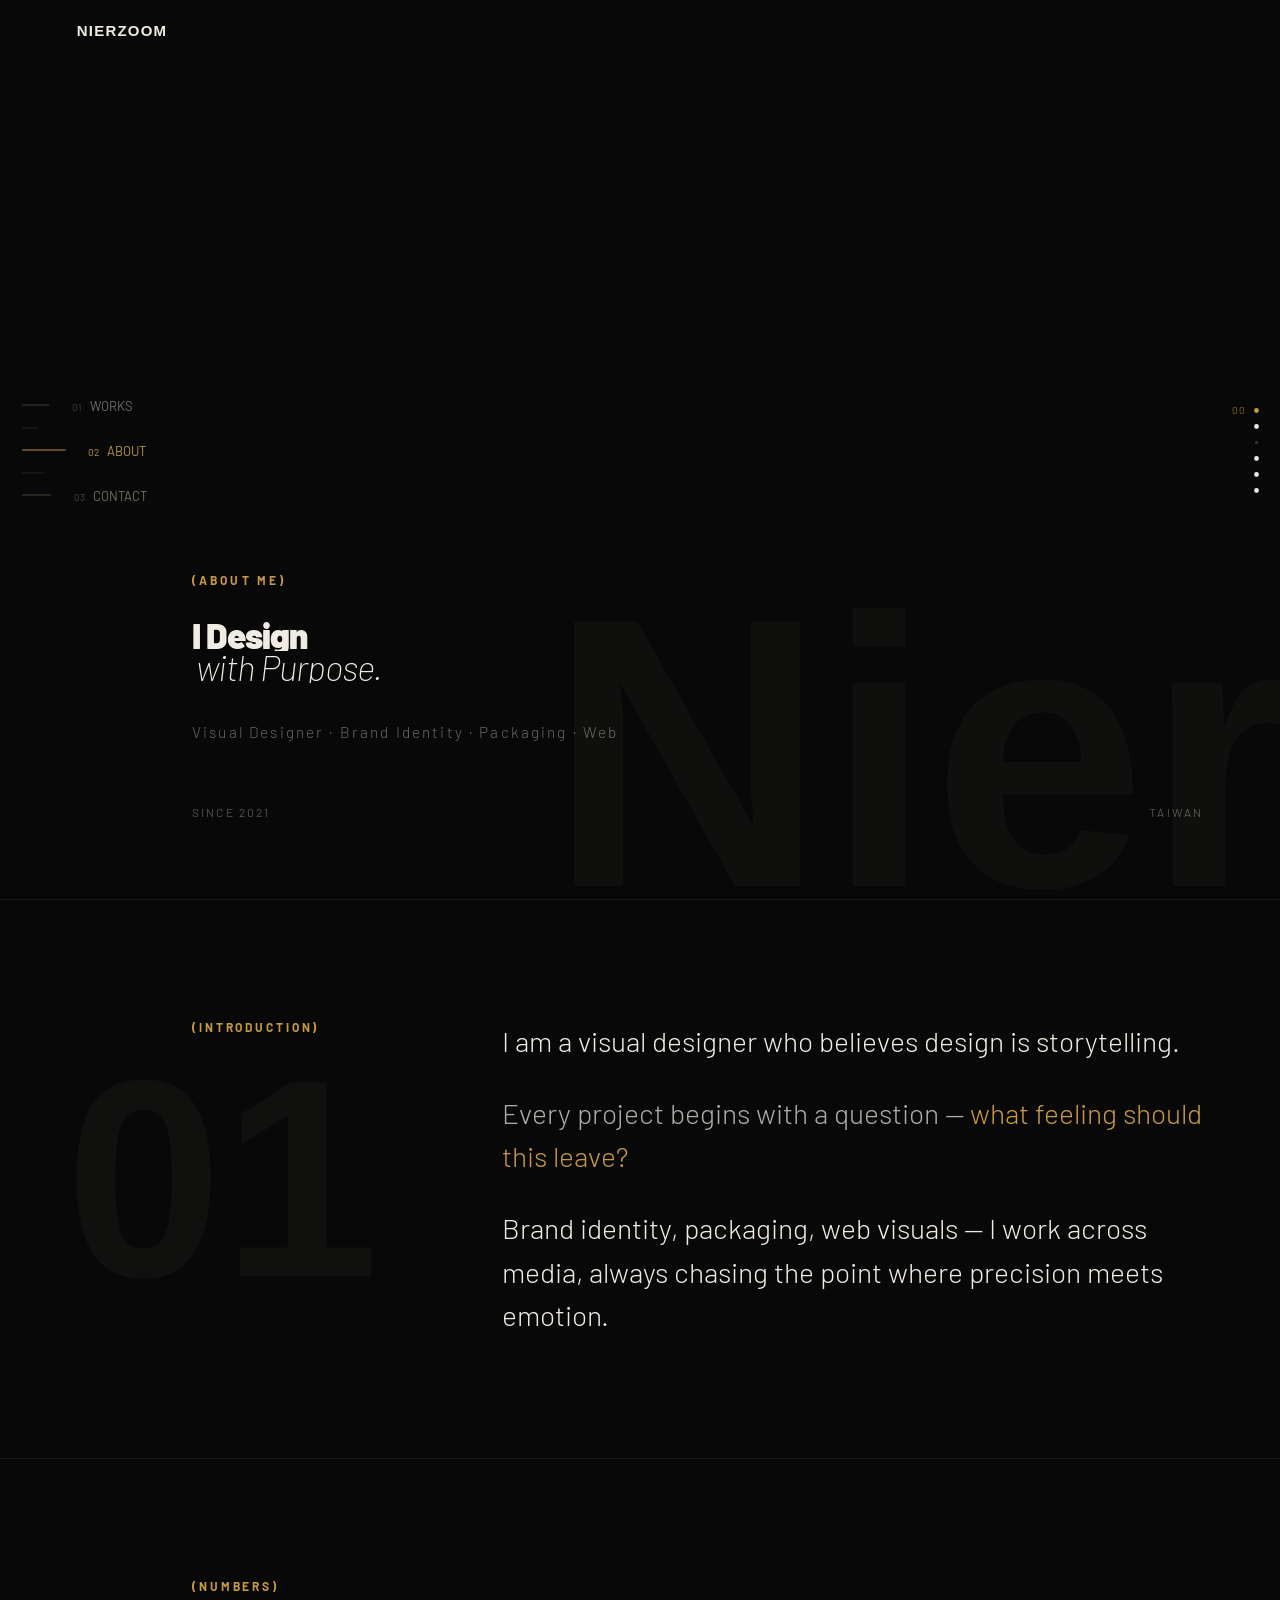
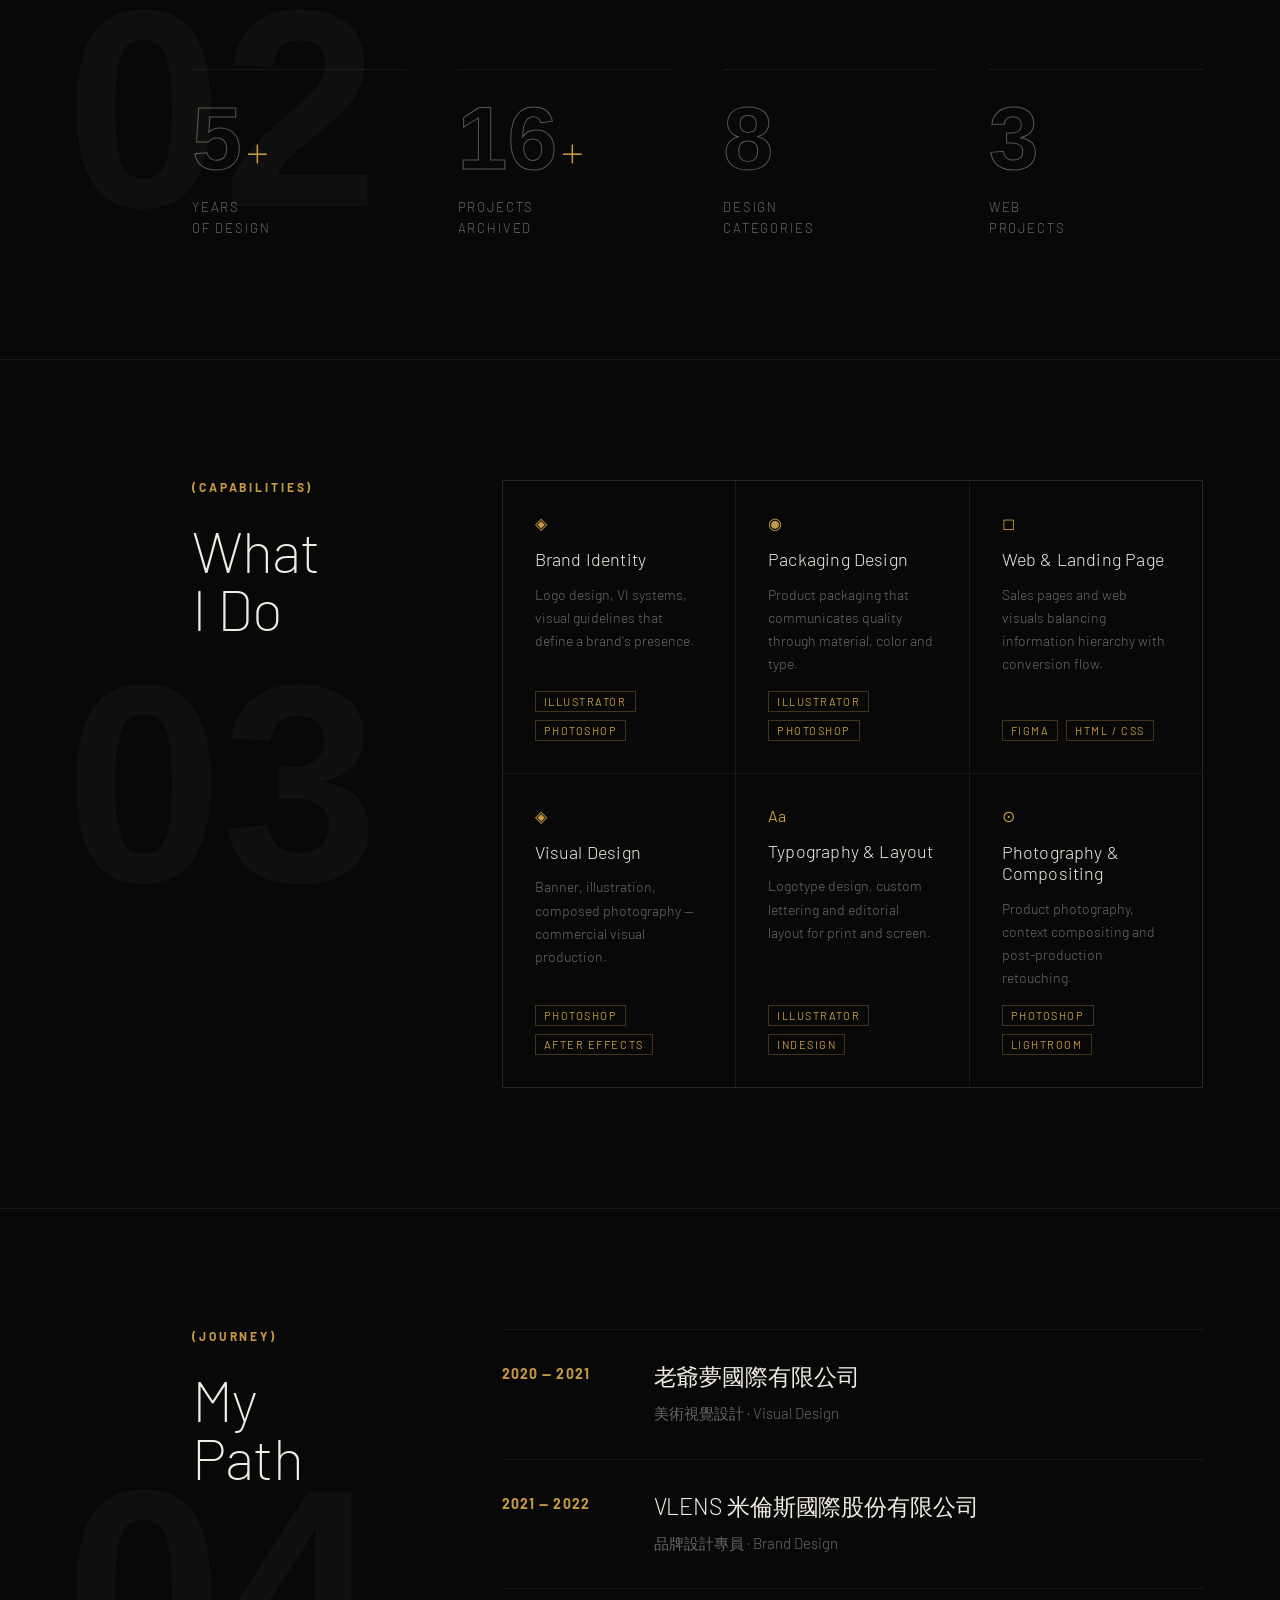
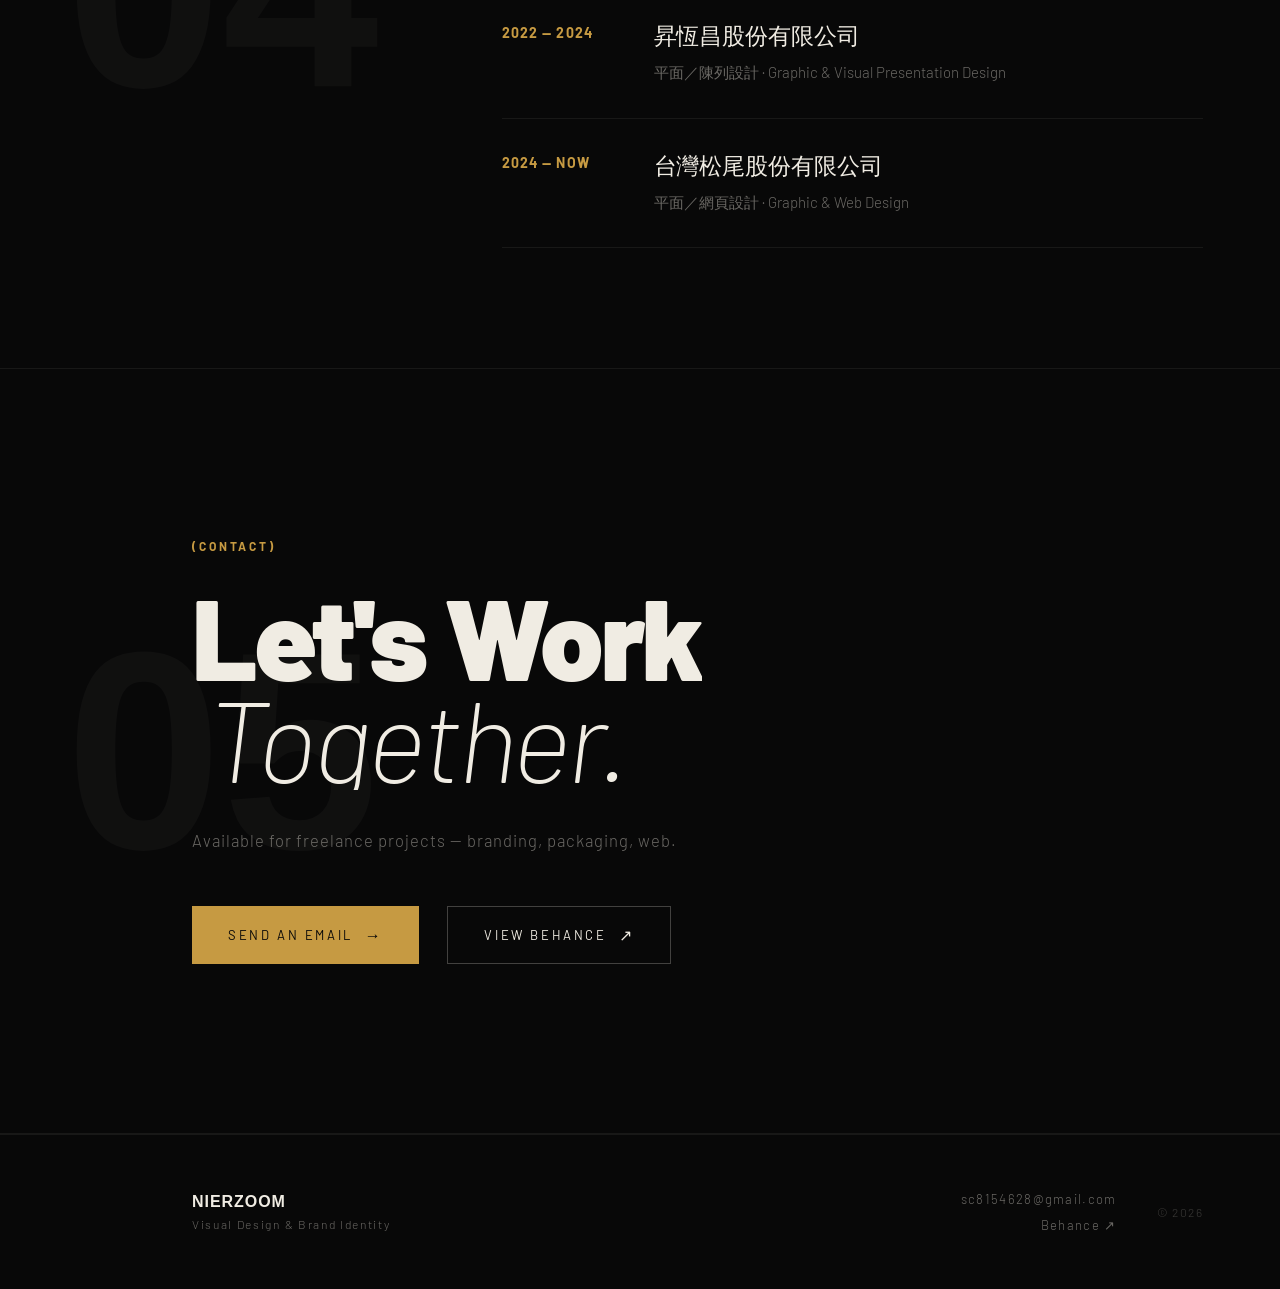
==== about.html @ 33d64d23 "Deploy NierZooM v3 to root" ====
<!doctype html>
<html lang="en">
  <head>
    <meta charset="UTF-8" />
    <meta name="viewport" content="width=device-width, initial-scale=1.0" />
    <title>About — NierZooM</title>
    <meta name="description" content="About NierZooM, a Taiwan-based visual designer working across brand identity, packaging and web design." />
    <meta property="og:type" content="profile" />
    <meta property="og:title" content="About — NierZooM" />
    <meta property="og:description" content="A Taiwan-based visual designer working across brand identity, packaging and web design." />
    <meta name="twitter:card" content="summary" />
    <link rel="preconnect" href="https://fonts.googleapis.com" />
    <link rel="preconnect" href="https://fonts.gstatic.com" crossorigin />
    <link href="https://fonts.googleapis.com/css2?family=Barlow:ital,wght@0,200;0,300;0,400;0,700;0,900;1,200;1,300&amp;display=swap" rel="stylesheet" />
    <!-- Shared V3 base (variables, header, footer) -->
    <link rel="stylesheet" href="styles.css" />
    <!-- About-specific overrides -->
    <link rel="stylesheet" href="about.css" />
  </head>
  <body class="about-page">

    <!-- ░░ HEADER (identical to index) ░░ -->
    <header class="v3-header" id="v3-header">
      <a class="v3-brand" href="index.html">NierZooM</a>
    </header>

    <nav class="line-sidebar" data-line-sidebar data-active="about" aria-label="Primary navigation">
      <ul class="line-sidebar__list">
        <li><a class="line-sidebar__item" href="index.html" data-nav-key="works"><span class="line-sidebar__marker" aria-hidden="true"></span><span class="line-sidebar__label"><span class="line-sidebar__index">01</span><span class="line-sidebar__text">Works</span></span></a></li>
        <li><a class="line-sidebar__item" href="#v3a-hero" data-nav-key="about" aria-current="page"><span class="line-sidebar__marker" aria-hidden="true"></span><span class="line-sidebar__label"><span class="line-sidebar__index">02</span><span class="line-sidebar__text">About</span></span></a></li>
        <li><a class="line-sidebar__item" href="#v3-contact" data-nav-key="contact"><span class="line-sidebar__marker" aria-hidden="true"></span><span class="line-sidebar__label"><span class="line-sidebar__index">03</span><span class="line-sidebar__text">Contact</span></span></a></li>
      </ul>
    </nav>

    <!-- ─────────────────────────────────────────────────────
         HERO — full viewport intro
    ──────────────────────────────────────────────────────── -->
    <section class="v3a-hero" id="v3a-hero">
      <div class="v3a-hero-bg-text" aria-hidden="true">Nier</div>

      <div class="v3a-hero-inner">
        <p class="v3a-eyebrow" id="v3a-eyebrow">(About Me)</p>

        <h1 class="v3a-heading">
          <span class="ht-wrap"><span class="ht">I Design</span></span>
          <span class="ht-wrap"><span class="ht ht-thin">with Purpose.</span></span>
        </h1>

        <p class="v3a-role" id="v3a-role">
          Visual Designer&nbsp;·&nbsp;Brand Identity&nbsp;·&nbsp;Packaging&nbsp;·&nbsp;Web
        </p>
      </div>

      <div class="v3a-hero-foot">
        <span class="v3a-since">Since 2021</span>
        <span class="v3a-location">Taiwan</span>
      </div>
    </section>


    <!-- ─────────────────────────────────────────────────────
         01 — INTRODUCTION
    ──────────────────────────────────────────────────────── -->
    <section class="v3a-section" id="v3a-intro" data-section="01">
      <div class="v3a-sec-num" aria-hidden="true">01</div>

      <div class="v3a-sec-inner v3a-bio-grid">
        <div class="v3a-sec-label-col">
          <span class="v3a-sec-label">(Introduction)</span>
        </div>
        <div class="v3a-bio-text">
          <p class="v3a-bio-line">
            I am a visual designer who believes design is storytelling.
          </p>
          <p class="v3a-bio-line v3a-bio-highlight">
            Every project begins with a question —
            <em>what feeling should this leave?</em>
          </p>
          <p class="v3a-bio-line">
            Brand identity, packaging, web visuals — I work across media,
            always chasing the point where precision meets emotion.
          </p>
        </div>
      </div>
    </section>


    <!-- ─────────────────────────────────────────────────────
         02 — NUMBERS
    ──────────────────────────────────────────────────────── -->
    <section class="v3a-section v3a-stats-section" id="v3a-stats" data-section="02">
      <div class="v3a-sec-num" aria-hidden="true">02</div>

      <div class="v3a-sec-inner">
        <div class="v3a-sec-label-col">
          <span class="v3a-sec-label">(Numbers)</span>
        </div>
        <div class="v3a-stats-row">

          <div class="v3a-stat">
            <div class="v3a-stat-num-wrap">
              <span class="v3a-stat-num count-up" data-stat="years" data-target="5">0</span>
              <span class="v3a-stat-plus">+</span>
            </div>
            <span class="v3a-stat-label">Years<br>of Design</span>
          </div>

          <div class="v3a-stat">
            <div class="v3a-stat-num-wrap">
              <span class="v3a-stat-num count-up" data-stat="projects" data-target="17">0</span>
              <span class="v3a-stat-plus">+</span>
            </div>
            <span class="v3a-stat-label">Projects<br>Archived</span>
          </div>

          <div class="v3a-stat">
            <div class="v3a-stat-num-wrap">
              <span class="v3a-stat-num count-up" data-stat="categories" data-target="8">0</span>
              <span class="v3a-stat-plus"></span>
            </div>
            <span class="v3a-stat-label">Design<br>Categories</span>
          </div>

          <div class="v3a-stat">
            <div class="v3a-stat-num-wrap">
              <span class="v3a-stat-num count-up" data-stat="web" data-target="3">0</span>
              <span class="v3a-stat-plus"></span>
            </div>
            <span class="v3a-stat-label">Web<br>Projects</span>
          </div>

        </div>
      </div>
    </section>


    <!-- ─────────────────────────────────────────────────────
         03 — CAPABILITIES
    ──────────────────────────────────────────────────────── -->
    <section class="v3a-section" id="v3a-skills" data-section="03">
      <div class="v3a-sec-num" aria-hidden="true">03</div>

      <div class="v3a-sec-inner v3a-skills-layout">
        <div class="v3a-sec-label-col">
          <span class="v3a-sec-label">(Capabilities)</span>
          <h2 class="v3a-sec-heading">What<br>I Do</h2>
        </div>

        <div class="v3a-skills-grid">

          <div class="v3a-skill-card">
            <span class="v3a-skill-icon">◈</span>
            <h3 class="v3a-skill-name">Brand Identity</h3>
            <p class="v3a-skill-desc">Logo design, VI systems, visual guidelines that define a brand's presence.</p>
            <ul class="v3a-skill-tools">
              <li>Illustrator</li><li>Photoshop</li>
            </ul>
          </div>

          <div class="v3a-skill-card">
            <span class="v3a-skill-icon">◉</span>
            <h3 class="v3a-skill-name">Packaging Design</h3>
            <p class="v3a-skill-desc">Product packaging that communicates quality through material, color and type.</p>
            <ul class="v3a-skill-tools">
              <li>Illustrator</li><li>Photoshop</li>
            </ul>
          </div>

          <div class="v3a-skill-card">
            <span class="v3a-skill-icon">◻</span>
            <h3 class="v3a-skill-name">Web &amp; Landing Page</h3>
            <p class="v3a-skill-desc">Sales pages and web visuals balancing information hierarchy with conversion flow.</p>
            <ul class="v3a-skill-tools">
              <li>Figma</li><li>HTML / CSS</li>
            </ul>
          </div>

          <div class="v3a-skill-card">
            <span class="v3a-skill-icon">◈</span>
            <h3 class="v3a-skill-name">Visual Design</h3>
            <p class="v3a-skill-desc">Banner, illustration, composed photography — commercial visual production.</p>
            <ul class="v3a-skill-tools">
              <li>Photoshop</li><li>After Effects</li>
            </ul>
          </div>

          <div class="v3a-skill-card">
            <span class="v3a-skill-icon">Aa</span>
            <h3 class="v3a-skill-name">Typography &amp; Layout</h3>
            <p class="v3a-skill-desc">Logotype design, custom lettering and editorial layout for print and screen.</p>
            <ul class="v3a-skill-tools">
              <li>Illustrator</li><li>InDesign</li>
            </ul>
          </div>

          <div class="v3a-skill-card">
            <span class="v3a-skill-icon">⊙</span>
            <h3 class="v3a-skill-name">Photography &amp; Compositing</h3>
            <p class="v3a-skill-desc">Product photography, context compositing and post-production retouching.</p>
            <ul class="v3a-skill-tools">
              <li>Photoshop</li><li>Lightroom</li>
            </ul>
          </div>

        </div>
      </div>
    </section>


    <!-- ─────────────────────────────────────────────────────
         04 — JOURNEY
    ──────────────────────────────────────────────────────── -->
    <section class="v3a-section" id="v3a-journey" data-section="04">
      <div class="v3a-sec-num" aria-hidden="true">04</div>

      <div class="v3a-sec-inner v3a-journey-layout">
        <div class="v3a-sec-label-col">
          <span class="v3a-sec-label">(Journey)</span>
          <h2 class="v3a-sec-heading">My<br>Path</h2>
        </div>

        <div class="v3a-timeline">

          <div class="v3a-tl-item">
            <span class="v3a-tl-year">2020 — 2021</span>
            <div class="v3a-tl-content">
              <h3 class="v3a-tl-role" lang="zh-Hant">老爺夢國際有限公司</h3>
              <p class="v3a-tl-desc"><span lang="zh-Hant">美術視覺設計</span> · Visual Design</p>
            </div>
          </div>

          <div class="v3a-tl-item">
            <span class="v3a-tl-year">2021 — 2022</span>
            <div class="v3a-tl-content">
              <h3 class="v3a-tl-role" lang="zh-Hant">VLENS 米倫斯國際股份有限公司</h3>
              <p class="v3a-tl-desc"><span lang="zh-Hant">品牌設計專員</span> · Brand Design</p>
            </div>
          </div>

          <div class="v3a-tl-item">
            <span class="v3a-tl-year">2022 — 2024</span>
            <div class="v3a-tl-content">
              <h3 class="v3a-tl-role" lang="zh-Hant">昇恆昌股份有限公司</h3>
              <p class="v3a-tl-desc"><span lang="zh-Hant">平面／陳列設計</span> · Graphic &amp; Visual Presentation Design</p>
            </div>
          </div>

          <div class="v3a-tl-item">
            <span class="v3a-tl-year">2024 — NOW</span>
            <div class="v3a-tl-content">
              <h3 class="v3a-tl-role" lang="zh-Hant">台灣松尾股份有限公司</h3>
              <p class="v3a-tl-desc"><span lang="zh-Hant">平面／網頁設計</span> · Graphic &amp; Web Design</p>
            </div>
          </div>

        </div>
      </div>
    </section>


    <!-- ─────────────────────────────────────────────────────
         05 — CONTACT
    ──────────────────────────────────────────────────────── -->
    <section class="v3a-contact" id="v3-contact" data-section="05">
      <div class="v3a-sec-num" aria-hidden="true">05</div>

      <div class="v3a-contact-inner">
        <p class="v3a-sec-label">(Contact)</p>

        <h2 class="v3a-contact-heading">
          <span class="ht-wrap"><span class="ht">Let's Work</span></span>
          <span class="ht-wrap"><span class="ht ht-thin">Together.</span></span>
        </h2>

        <p class="v3a-contact-sub">
          Available for freelance projects — branding, packaging, web.
        </p>

        <div class="v3a-contact-links">
          <a href="mailto:sc8154628@gmail.com" class="v3a-cta-link v3a-cta-primary">
            <span class="v3a-cta-label">Send an Email</span>
            <span class="v3a-cta-arrow">→</span>
          </a>
          <a href="https://www.behance.net/sc8154628b5b8" target="_blank" rel="noreferrer" class="v3a-cta-link v3a-cta-secondary">
            <span class="v3a-cta-label">View Behance</span>
            <span class="v3a-cta-arrow">↗</span>
          </a>
        </div>
      </div>
    </section>


    <!-- ░░ FOOTER (shared with index) ░░ -->
    <footer class="v3-footer">
      <div class="footer-inner">
        <div class="footer-brand-block">
          <span class="footer-brand">NierZooM</span>
          <span class="footer-tagline">Visual Design &amp; Brand Identity</span>
        </div>
        <div class="footer-links">
          <a href="mailto:sc8154628@gmail.com">sc8154628@gmail.com</a>
          <a href="https://www.behance.net/sc8154628b5b8" target="_blank" rel="noreferrer">Behance ↗</a>
        </div>
        <span class="footer-copy">© 2026</span>
      </div>
    </footer>

    <!-- ░░ SECTION SIDEBAR ░░ -->
    <aside class="v3-sidebar" id="v3a-sidebar" aria-label="Section index">
      <ul id="v3a-sidebar-list">
        <li><button class="sidebar-item" type="button" data-target="v3a-hero" aria-label="Go to introduction"><span class="sb-num">00</span><span class="sb-dot"></span></button></li>
        <li><button class="sidebar-item" type="button" data-target="v3a-intro" aria-label="Go to biography"><span class="sb-num">01</span><span class="sb-dot"></span></button></li>
        <li><button class="sidebar-item" type="button" data-target="v3a-stats" aria-label="Go to numbers"><span class="sb-num">02</span><span class="sb-dot"></span></button></li>
        <li><button class="sidebar-item" type="button" data-target="v3a-skills" aria-label="Go to capabilities"><span class="sb-num">03</span><span class="sb-dot"></span></button></li>
        <li><button class="sidebar-item" type="button" data-target="v3a-journey" aria-label="Go to journey"><span class="sb-num">04</span><span class="sb-dot"></span></button></li>
        <li><button class="sidebar-item" type="button" data-target="v3-contact" aria-label="Go to contact"><span class="sb-num">05</span><span class="sb-dot"></span></button></li>
      </ul>
    </aside>

    <script src="../vendor/gsap.min.js"></script>
    <script src="../vendor/ScrollTrigger.min.js"></script>
    <script src="src/data/portfolio-data.js"></script>
    <script src="line-sidebar.js"></script>
    <script src="about.js"></script>
  </body>
</html>
---- styles.css ----
/* ============================================================
   NierZooM v3 — lokasasmita-inspired showcase layout
   ============================================================ */

*, *::before, *::after { box-sizing: border-box; margin: 0; padding: 0; }

:root {
  --bg:      #080808;
  --ink:     #f0ece3;
  --muted:   rgba(240, 236, 227, 0.42);
  --gold:    #c69a42;
  --line:    rgba(240, 236, 227, 0.07);
  --surface: #0f0f0f;
  --thin:    "Barlow", "Helvetica Neue", Arial, sans-serif;
  --sans:    "Arial Black", "Helvetica Neue", Arial, sans-serif;
  --pad-x:   clamp(28px, 6vw, 96px);
  --gap:     clamp(16px, 2.5vw, 40px);
}

html {
  background: var(--bg);
  color: var(--ink);
  font-family: var(--thin);
  -webkit-font-smoothing: antialiased;
  overflow-x: hidden;
  scroll-behavior: smooth;
}

body { overflow-x: hidden; }
a { color: inherit; text-decoration: none; }
img { display: block; max-width: 100%; }
ul { list-style: none; }

:focus-visible {
  outline: 2px solid var(--gold);
  outline-offset: 5px;
}


/* ══════════════════════════════════════════════════════════
   HEADER
══════════════════════════════════════════════════════════ */
.v3-header {
  position: fixed;
  top: 0; left: 0; right: 0;
  z-index: 400;
  display: flex;
  justify-content: space-between;
  align-items: center;
  padding: 22px var(--pad-x);
  transition: background 0.5s, backdrop-filter 0.5s;
}

.v3-header.is-scrolled {
  background: rgba(8, 8, 8, 0.86);
  backdrop-filter: blur(14px);
}

.v3-brand {
  font-family: var(--sans);
  font-size: 15px;
  font-weight: 900;
  letter-spacing: 0.08em;
  text-transform: uppercase;
}

.v3-nav {
  display: flex;
  gap: 32px;
}

.v3-nav-link {
  font-size: 12px;
  font-weight: 300;
  letter-spacing: 0.18em;
  text-transform: uppercase;
  opacity: 0.45;
  transition: opacity 0.3s;
  position: relative;
}

.v3-nav-link::after {
  content: '';
  position: absolute;
  bottom: -3px;
  left: 0;
  width: 0;
  height: 1px;
  background: var(--gold);
  transition: width 0.3s;
}

.v3-nav-link:hover,
.v3-nav-link.is-active {
  opacity: 1;
}

.v3-nav-link.is-active::after,
.v3-nav-link:hover::after {
  width: 100%;
}


/* ══════════════════════════════════════════════════════════
   PRIMARY LINE SIDEBAR
══════════════════════════════════════════════════════════ */
.line-sidebar {
  --accent-color: var(--gold);
  --text-color: rgba(240, 236, 227, 0.44);
  --marker-color: rgba(240, 236, 227, 0.22);
  --marker-length: 38px;
  --marker-gap: 12px;
  --max-shift: 18px;
  --item-gap: 25px;
  position: fixed;
  top: 50%;
  left: 22px;
  z-index: 390;
  transform: translateY(-50%);
}

.line-sidebar__list {
  display: flex;
  flex-direction: column;
  gap: var(--item-gap);
  padding: 14px 0 14px calc(var(--marker-length) + var(--marker-gap));
}

.line-sidebar__item {
  position: relative;
  display: block;
  min-height: 20px;
}

.line-sidebar__item::before {
  content: '';
  position: absolute;
  inset: -8px -24px;
}

.line-sidebar__label {
  position: relative;
  display: inline-flex;
  align-items: baseline;
  color: color-mix(in srgb, var(--accent-color) calc(var(--effect, 0) * 100%), var(--text-color));
  font-size: 13px;
  font-weight: 400;
  line-height: 1.2;
  text-transform: uppercase;
  transform: translateX(calc(var(--effect, 0) * var(--max-shift)));
}

.line-sidebar__index {
  margin-right: 8px;
  font-size: 10px;
  opacity: calc(0.5 + var(--effect, 0) * 0.5);
}

.line-sidebar__marker {
  position: absolute;
  top: 50%;
  left: calc(-1 * var(--marker-length) - var(--marker-gap));
  width: var(--marker-length);
  height: 1px;
  background: color-mix(in srgb, var(--accent-color) calc(var(--effect, 0) * 100%), var(--marker-color));
  transform: translateY(-50%) scaleX(calc(0.72 + var(--effect, 0) * 0.48));
  transform-origin: left center;
}

.line-sidebar__list > li:not(:last-child) .line-sidebar__item::after {
  content: '';
  position: absolute;
  top: calc(100% + var(--item-gap) / 2);
  left: calc(-1 * var(--marker-length) - var(--marker-gap));
  width: calc(var(--marker-length) * 0.55);
  height: 1px;
  background: var(--marker-color);
  opacity: 0.55;
  transform: translateY(-50%) scaleX(calc(0.75 + var(--effect, 0) * 0.35));
  transform-origin: left center;
}


/* ══════════════════════════════════════════════════════════
   HERO
══════════════════════════════════════════════════════════ */
.v3-hero {
  min-height: 100vh;
  display: flex;
  flex-direction: column;
  justify-content: flex-end;
  padding: 120px var(--pad-x) 80px;
  position: relative;
  border-bottom: 1px solid var(--line);
  overflow: hidden;
}

/* faint diagonal rule */
.v3-hero::before {
  content: '';
  position: absolute;
  top: 0; left: 0; right: 0; bottom: 0;
  background:
    linear-gradient(135deg, rgba(198,154,66,0.03) 0%, transparent 60%);
  pointer-events: none;
}

.hero-eyebrow {
  display: flex;
  justify-content: space-between;
  align-items: center;
  margin-bottom: 36px;
  opacity: 0;
  transform: translateY(10px);
}

.hero-label {
  font-size: 12px;
  font-weight: 700;
  letter-spacing: 0.24em;
  text-transform: uppercase;
  color: var(--gold);
}

.hero-year-range {
  font-size: 12px;
  font-weight: 300;
  letter-spacing: 0.18em;
  color: var(--muted);
}

.hero-title {
  display: flex;
  flex-direction: column;
  font-family: var(--thin);
  font-size: 35px;
  font-weight: 900;
  line-height: 0.92;
  letter-spacing: -0.03em;
  margin-bottom: 72px;
}

.ht-wrap {
  display: block;
  overflow: hidden;
}

.ht {
  display: block;
  transform: translateY(108%);
}

.ht-thin {
  font-weight: 200;
  font-style: italic;
  padding-left: 0.12em;
}

.ht-sub-wrap {
  margin-top: 16px;
}

.ht-sub {
  font-size: clamp(16px, 2vw, 30px);
  font-weight: 300;
  letter-spacing: 0.04em;
  font-style: normal;
  color: var(--muted);
}

.hero-foot {
  display: flex;
  justify-content: space-between;
  align-items: flex-end;
  opacity: 0;
  transform: translateY(12px);
}

.hero-count-wrap {
  display: flex;
  align-items: baseline;
  gap: 10px;
}

.hero-count {
  font-family: var(--sans);
  font-size: clamp(48px, 6vw, 80px);
  font-weight: 900;
  line-height: 1;
  color: transparent;
  -webkit-text-stroke: 1px rgba(240,236,227,0.3);
}

.hero-count-label {
  font-size: 13px;
  font-weight: 300;
  letter-spacing: 0.2em;
  text-transform: uppercase;
  color: var(--muted);
}

.hero-scroll-hint {
  font-size: 12px;
  font-weight: 300;
  letter-spacing: 0.18em;
  text-transform: uppercase;
  color: var(--muted);
  display: flex;
  align-items: center;
  gap: 10px;
}

.scroll-arrow {
  display: inline-block;
  animation: arrowBounce 1.8s ease-in-out infinite;
}

@keyframes arrowBounce {
  0%, 100% { transform: translateY(0); }
  50%       { transform: translateY(6px); }
}


/* ══════════════════════════════════════════════════════════
   PROJECT SECTIONS
══════════════════════════════════════════════════════════ */
.v3-projects {
  position: relative;
}

.proj-section {
  min-height: 100vh;
  display: flex;
  align-items: center;
  gap: clamp(32px, 5vw, 72px);
  padding: 100px var(--pad-x);
  position: relative;
  border-bottom: 1px solid var(--line);
  overflow: hidden;
}

/* Large watermark number behind content */
.proj-bg-num {
  position: absolute;
  font-size: clamp(180px, 25vw, 360px);
  font-weight: 900;
  font-family: var(--sans);
  color: var(--ink);
  opacity: 0;               /* animated by GSAP to 0.032 */
  top: 50%;
  left: var(--pad-x);
  transform: translateY(-50%) translateX(-0.05em);
  pointer-events: none;
  z-index: 0;
  line-height: 1;
  user-select: none;
}

.proj-section.is-reversed .proj-bg-num {
  left: auto;
  right: var(--pad-x);
}

/* ── Media column ── */
.proj-media {
  flex: 1.1;
  display: grid;
  grid-template-columns: 2.2fr 1fr;
  grid-template-rows: 1fr 52px;
  gap: 10px;
  height: clamp(340px, 54vh, 640px);
  position: relative;
  z-index: 1;
}

/* Reversed: media goes to the right */
.proj-section.is-reversed .proj-media { order: 2; }
.proj-section.is-reversed .proj-info  { order: 1; }

/* Main image */
.proj-img-wrap {
  grid-column: 1;
  grid-row: 1 / 3;
  overflow: hidden;
  clip-path: inset(100% 0 0 0);
  background: var(--surface);
}

.proj-img-wrap .proj-visual {
  width: 100%;
  height: 100%;
  object-fit: cover;
}

.proj-img-wrap video {
  background: var(--surface);
}

/* Color accent block */
.proj-color-block {
  grid-column: 2;
  grid-row: 1;
  background: var(--proj-color, #161616);
  clip-path: inset(0 0 100% 0);
  display: flex;
  flex-direction: column;
  justify-content: flex-end;
  padding: 14px 12px;
  position: relative;
  overflow: hidden;
}

/* Dark overlay on color block so white text stays readable */
.proj-color-block::after {
  content: '';
  position: absolute;
  inset: 0;
  background: rgba(8, 8, 8, 0.42);
}

.proj-category-label {
  font-size: 10px;
  font-weight: 700;
  letter-spacing: 0.2em;
  text-transform: uppercase;
  color: rgba(255, 255, 255, 0.85);
  position: relative;
  z-index: 1;
}

/* Year strip */
.proj-year-block {
  grid-column: 2;
  grid-row: 2;
  background: rgba(255, 255, 255, 0.04);
  border: 1px solid var(--line);
  display: flex;
  align-items: center;
  justify-content: center;
  clip-path: inset(0 0 100% 0);
}

.proj-year-num {
  font-size: 12px;
  font-weight: 300;
  letter-spacing: 0.14em;
  color: var(--muted);
}

/* ── Info column ── */
.proj-info {
  flex: 0.9;
  display: flex;
  flex-direction: column;
  justify-content: center;
  gap: 0;
  position: relative;
  z-index: 1;
}

.proj-num-label {
  font-size: 12px;
  font-weight: 700;
  letter-spacing: 0.22em;
  color: var(--gold);
  margin-bottom: 22px;
  opacity: 0;
}

.proj-title {
  font-family: var(--thin);
  font-size: clamp(18px, 2.8vw, 44px);
  font-weight: 200;
  line-height: 1.18;
  letter-spacing: -0.01em;
  margin-bottom: 28px;
  opacity: 0;
}

.proj-divider {
  width: 36px;
  height: 1px;
  background: var(--gold);
  margin-bottom: 24px;
  transform: scaleX(0);
  transform-origin: left center;
  opacity: 0;
}

.proj-meta {
  display: flex;
  flex-direction: column;
  gap: 14px;
  opacity: 0;
}

.proj-cat-tag {
  font-size: 12px;
  font-weight: 400;
  letter-spacing: 0.16em;
  text-transform: uppercase;
  color: var(--muted);
}

.proj-link {
  display: inline-flex;
  align-items: center;
  gap: 8px;
  font-size: 12px;
  font-weight: 400;
  letter-spacing: 0.14em;
  text-transform: uppercase;
  color: var(--ink);
  width: fit-content;
  position: relative;
  padding-bottom: 5px;
  transition: color 0.3s;
}

.proj-link::after {
  content: '';
  position: absolute;
  bottom: 0; left: 0;
  width: 100%; height: 1px;
  background: rgba(240, 236, 227, 0.25);
  transition: background 0.3s;
}

.proj-link:hover { color: var(--gold); }
.proj-link:hover::after { background: var(--gold); }

.proj-img-placeholder {
  width: 100%;
  height: 100%;
  min-height: 240px;
  background:
    linear-gradient(135deg, rgba(198, 154, 66, 0.12), transparent 60%),
    var(--surface);
  border: 1px solid var(--line);
}

.projects-empty {
  padding: 100px var(--pad-x);
  color: var(--muted);
}


/* ══════════════════════════════════════════════════════════
   FIXED SIDEBAR
══════════════════════════════════════════════════════════ */
.v3-sidebar {
  position: fixed;
  right: 22px;
  top: 50%;
  transform: translateY(-50%);
  z-index: 300;
}

#sidebar-list {
  display: flex;
  flex-direction: column;
  gap: 7px;
}

.sidebar-item {
  cursor: pointer;
  display: flex;
  align-items: center;
  justify-content: flex-end;
  gap: 9px;
  padding: 2px 0;
  width: 32px;
  border: 0;
  background: transparent;
  color: inherit;
  font: inherit;
}

.sb-num {
  font-size: 10px;
  font-weight: 300;
  letter-spacing: 0.1em;
  color: var(--ink);
  opacity: 0;
  transform: translateX(-6px);
  transition: opacity 0.3s, transform 0.3s;
  pointer-events: none;
}

.sb-dot {
  width: 3px;
  height: 3px;
  border-radius: 50%;
  background: var(--ink);
  opacity: 0.22;
  transition: opacity 0.3s, background 0.3s, transform 0.3s, width 0.3s;
  flex-shrink: 0;
}

.sidebar-item:hover .sb-num,
.sidebar-item.is-active .sb-num {
  opacity: 0.55;
  transform: translateX(0);
}

.sidebar-item.is-active .sb-dot {
  background: var(--gold);
  opacity: 1;
  transform: scale(1.6);
}

.sidebar-item.is-active .sb-num {
  color: var(--gold);
  opacity: 0.85;
}

.sidebar-item:hover .sb-dot { opacity: 0.5; }


/* ══════════════════════════════════════════════════════════
   FOOTER
══════════════════════════════════════════════════════════ */
.v3-footer {
  border-top: 1px solid var(--line);
  padding: 56px var(--pad-x);
}

.footer-inner {
  display: grid;
  grid-template-columns: 1fr auto auto;
  align-items: center;
  gap: 40px;
}

.footer-brand-block {
  display: flex;
  flex-direction: column;
  gap: 6px;
}

.footer-brand {
  font-family: var(--sans);
  font-size: 16px;
  font-weight: 900;
  letter-spacing: 0.06em;
  text-transform: uppercase;
}

.footer-tagline {
  font-size: 12px;
  font-weight: 300;
  letter-spacing: 0.14em;
  color: var(--muted);
}

.footer-links {
  display: flex;
  flex-direction: column;
  gap: 10px;
  text-align: right;
}

.footer-links a {
  font-size: 13px;
  font-weight: 300;
  letter-spacing: 0.1em;
  color: var(--muted);
  transition: color 0.3s;
}

.footer-links a:hover { color: var(--ink); }

.footer-copy {
  font-size: 12px;
  font-weight: 300;
  letter-spacing: 0.12em;
  color: rgba(240, 236, 227, 0.22);
}


/* ══════════════════════════════════════════════════════════
   RESPONSIVE
══════════════════════════════════════════════════════════ */
@media (max-width: 860px) {
  .proj-section {
    flex-direction: column !important;
    min-height: auto;
    padding: 80px var(--pad-x) 64px;
    gap: 36px;
  }

  /* Override reversed order on mobile */
  .proj-section.is-reversed .proj-media,
  .proj-section.is-reversed .proj-info {
    order: unset;
  }

  .proj-media {
    width: 100%;
    height: clamp(220px, 55vw, 400px);
    flex: none;
  }

  .proj-info {
    flex: none;
    width: 100%;
  }

  .v3-sidebar { display: none; }

  .line-sidebar {
    top: auto;
    right: 14px;
    bottom: 14px;
    left: 14px;
    transform: none;
    padding: 5px;
    background: rgba(8, 8, 8, 0.9);
    border: 1px solid rgba(240, 236, 227, 0.12);
    backdrop-filter: blur(14px);
  }

  .line-sidebar__list {
    display: grid;
    grid-template-columns: repeat(3, 1fr);
    gap: 0;
    padding: 0;
  }

  .line-sidebar__item {
    display: flex;
    justify-content: center;
    align-items: center;
    min-height: 42px;
  }

  .line-sidebar__label { transform: none; }
  .line-sidebar__marker,
  .line-sidebar__item::after { display: none; }

  .v3-footer { padding-bottom: 92px; }

  .footer-inner {
    grid-template-columns: 1fr;
    text-align: center;
  }

  .footer-links { text-align: center; }

  .hero-title {
    font-size: 35px;
  }
}

@media (min-width: 1100px) {
  .v3-hero,
  .proj-section,
  .v3-footer,
  .about-page .v3a-hero,
  .about-page .v3a-section,
  .about-page .v3a-contact {
    padding-left: clamp(190px, 15vw, 250px);
  }
}

@media (min-width: 861px) and (max-width: 1099px) {
  .line-sidebar {
    top: auto;
    right: 18px;
    bottom: 18px;
    left: 18px;
    transform: none;
    padding: 5px;
    background: rgba(8, 8, 8, 0.9);
    border: 1px solid rgba(240, 236, 227, 0.12);
    backdrop-filter: blur(14px);
  }

  .line-sidebar__list {
    display: grid;
    grid-template-columns: repeat(3, 1fr);
    gap: 0;
    padding: 0;
  }

  .line-sidebar__item {
    display: flex;
    justify-content: center;
    align-items: center;
    min-height: 42px;
  }

  .line-sidebar__label { transform: none; }
  .line-sidebar__marker,
  .line-sidebar__item::after { display: none; }
  .v3-footer { padding-bottom: 96px; }
}

@media (prefers-reduced-motion: reduce) {
  html { scroll-behavior: auto; }
  *, *::before, *::after {
    scroll-behavior: auto !important;
    animation-duration: 0.01ms !important;
    animation-iteration-count: 1 !important;
    transition-duration: 0.01ms !important;
  }
}

@media (max-width: 540px) {
  .proj-media {
    grid-template-columns: 1fr;
    grid-template-rows: 1fr;
  }

  .proj-color-block,
  .proj-year-block {
    display: none;
  }

  .proj-img-wrap {
    grid-column: 1;
    grid-row: 1;
  }
}
---- about.css ----
/* ============================================================
   NierZooM v3 — About Page
   Extends styles.css (variables + header + footer shared)
   ============================================================ */


/* ══════════════════════════════════════════════════════════
   SHARED SECTION SCAFFOLDING
══════════════════════════════════════════════════════════ */

/* Watermark section number — same treatment as .proj-bg-num */
.v3a-sec-num {
  position: absolute;
  font-size: clamp(160px, 22vw, 300px);
  font-weight: 900;
  font-family: var(--sans);
  color: var(--ink);
  opacity: 0;                  /* animated to 0.032 by GSAP */
  top: 50%;
  left: calc(var(--pad-x) - 0.04em);
  transform: translateY(-50%);
  pointer-events: none;
  z-index: 0;
  line-height: 1;
  user-select: none;
}

/* Label + heading column shared across sections */
.v3a-sec-label {
  display: block;
  font-size: 12px;
  font-weight: 700;
  letter-spacing: 0.24em;
  text-transform: uppercase;
  color: var(--gold);
  margin-bottom: 28px;
  opacity: 0;
}

.v3a-sec-heading {
  font-family: var(--thin);
  font-size: clamp(30px, 4.5vw, 64px);
  font-weight: 200;
  line-height: 1.0;
  letter-spacing: -0.02em;
  opacity: 0;
}

.v3a-sec-label-col {
  flex-shrink: 0;
  width: clamp(140px, 18vw, 220px);
}

/* Generic section wrapper */
.v3a-section {
  position: relative;
  padding: 120px var(--pad-x);
  border-bottom: 1px solid var(--line);
  overflow: hidden;
}

.v3a-sec-inner {
  position: relative;
  z-index: 1;
  display: flex;
  gap: clamp(48px, 7vw, 100px);
  align-items: flex-start;
}


/* ══════════════════════════════════════════════════════════
   HERO
══════════════════════════════════════════════════════════ */
.v3a-hero {
  position: relative;
  min-height: 100vh;
  display: flex;
  flex-direction: column;
  justify-content: flex-end;
  padding: 120px var(--pad-x) 80px;
  border-bottom: 1px solid var(--line);
  overflow: hidden;
}

/* Huge background brand name — lighter than watermark nums */
.v3a-hero-bg-text {
  position: absolute;
  bottom: -0.12em;
  right: -0.04em;
  font-family: var(--sans);
  font-size: clamp(200px, 30vw, 480px);
  font-weight: 900;
  color: var(--ink);
  opacity: 0.028;
  line-height: 1;
  pointer-events: none;
  user-select: none;
  z-index: 0;
}

.v3a-hero-inner {
  position: relative;
  z-index: 1;
}

.v3a-eyebrow {
  font-size: 12px;
  font-weight: 700;
  letter-spacing: 0.26em;
  text-transform: uppercase;
  color: var(--gold);
  margin-bottom: 32px;
  opacity: 0;
  transform: translateY(10px);
}

.v3a-heading {
  font-family: var(--thin);
  font-size: 35px;
  font-weight: 900;
  line-height: 0.92;
  letter-spacing: -0.03em;
  margin-bottom: 40px;
}

/* .ht-wrap / .ht / .ht-thin already defined in styles.css */

.v3a-role {
  font-size: clamp(13px, 1.2vw, 16px);
  font-weight: 300;
  letter-spacing: 0.14em;
  color: var(--muted);
  opacity: 0;
  transform: translateY(12px);
}

.v3a-hero-foot {
  position: relative;
  z-index: 1;
  display: flex;
  justify-content: space-between;
  align-items: flex-end;
  margin-top: 64px;
  opacity: 0;
  transform: translateY(12px);
}

.v3a-since,
.v3a-location {
  font-size: 12px;
  font-weight: 300;
  letter-spacing: 0.18em;
  text-transform: uppercase;
  color: var(--muted);
}


/* ══════════════════════════════════════════════════════════
   01 — INTRODUCTION
══════════════════════════════════════════════════════════ */
.v3a-bio-grid {
  align-items: flex-start;
}

.v3a-bio-text {
  flex: 1;
  display: flex;
  flex-direction: column;
  gap: 28px;
}

.v3a-bio-line {
  font-family: var(--thin);
  font-size: clamp(18px, 2.2vw, 30px);
  font-weight: 300;
  line-height: 1.55;
  color: var(--ink);
  opacity: 0;
}

.v3a-bio-highlight {
  color: rgba(240, 236, 227, 0.72);
}

.v3a-bio-highlight em {
  font-style: normal;
  color: var(--gold);
}


/* ══════════════════════════════════════════════════════════
   02 — NUMBERS / STATS
══════════════════════════════════════════════════════════ */
.v3a-stats-section .v3a-sec-inner {
  flex-direction: column;
  gap: 48px;
}

.v3a-stats-row {
  display: grid;
  grid-template-columns: repeat(4, 1fr);
  gap: clamp(24px, 4vw, 60px);
  width: 100%;
}

.v3a-stat {
  display: flex;
  flex-direction: column;
  gap: 14px;
  padding-top: 24px;
  border-top: 1px solid var(--line);
  opacity: 0;
}

.v3a-stat-num-wrap {
  display: flex;
  align-items: baseline;
  gap: 4px;
}

.v3a-stat-num {
  font-family: var(--sans);
  font-size: clamp(52px, 7vw, 96px);
  font-weight: 900;
  line-height: 1;
  color: transparent;
  -webkit-text-stroke: 1px rgba(240, 236, 227, 0.35);
}

.v3a-stat-plus {
  font-size: clamp(28px, 3.5vw, 48px);
  font-weight: 200;
  color: var(--gold);
  line-height: 1;
}

.v3a-stat-label {
  font-size: 13px;
  font-weight: 300;
  letter-spacing: 0.14em;
  text-transform: uppercase;
  color: var(--muted);
  line-height: 1.6;
}


/* ══════════════════════════════════════════════════════════
   03 — CAPABILITIES / SKILLS
══════════════════════════════════════════════════════════ */
.v3a-skills-layout {
  align-items: flex-start;
}

.v3a-skills-grid {
  flex: 1;
  display: grid;
  grid-template-columns: repeat(3, 1fr);
  gap: 1px;
  background: var(--line);
  border: 1px solid var(--line);
}

.v3a-skill-card {
  background: var(--bg);
  padding: clamp(20px, 2.5vw, 36px);
  display: flex;
  flex-direction: column;
  gap: 12px;
  position: relative;
  transition: background 0.3s;
  opacity: 0;
}

.v3a-skill-card::after {
  content: '';
  position: absolute;
  inset: 0;
  border: 1px solid transparent;
  transition: border-color 0.3s;
  pointer-events: none;
}

.v3a-skill-card:hover {
  background: rgba(198, 154, 66, 0.04);
}

.v3a-skill-card:hover::after {
  border-color: rgba(198, 154, 66, 0.35);
}

.v3a-skill-icon {
  font-size: 16px;
  color: var(--gold);
  display: block;
  margin-bottom: 4px;
}

.v3a-skill-name {
  font-family: var(--thin);
  font-size: clamp(16px, 1.4vw, 20px);
  font-weight: 300;
  letter-spacing: 0.01em;
  line-height: 1.2;
}

.v3a-skill-desc {
  font-size: 14px;
  font-weight: 300;
  line-height: 1.65;
  color: var(--muted);
  flex: 1;
}

.v3a-skill-tools {
  display: flex;
  gap: 8px;
  flex-wrap: wrap;
  list-style: none;
  margin-top: 4px;
}

.v3a-skill-tools li {
  font-size: 11px;
  font-weight: 400;
  letter-spacing: 0.14em;
  text-transform: uppercase;
  color: var(--gold);
  border: 1px solid rgba(198, 154, 66, 0.3);
  padding: 3px 8px;
}


/* ══════════════════════════════════════════════════════════
   04 — JOURNEY / TIMELINE
══════════════════════════════════════════════════════════ */
.v3a-journey-layout {
  align-items: flex-start;
}

.v3a-timeline {
  flex: 1;
  display: flex;
  flex-direction: column;
}

.v3a-tl-item {
  display: grid;
  grid-template-columns: 120px 1fr;
  gap: 32px;
  padding: 32px 0;
  border-top: 1px solid var(--line);
  opacity: 0;
}

.v3a-tl-item:last-child {
  border-bottom: 1px solid var(--line);
}

.v3a-tl-year {
  font-family: var(--thin);
  font-size: 14px;
  font-weight: 700;
  letter-spacing: 0.08em;
  color: var(--gold);
  padding-top: 3px;
  white-space: nowrap;
}

.v3a-tl-role {
  font-family: var(--thin);
  font-size: clamp(16px, 1.8vw, 24px);
  font-weight: 300;
  letter-spacing: -0.005em;
  margin-bottom: 8px;
}

.v3a-tl-desc {
  font-size: 15px;
  font-weight: 300;
  line-height: 1.7;
  color: var(--muted);
}


/* ══════════════════════════════════════════════════════════
   05 — CONTACT
══════════════════════════════════════════════════════════ */
.v3a-contact {
  position: relative;
  min-height: 85vh;
  display: flex;
  align-items: center;
  padding: 100px var(--pad-x);
  overflow: hidden;
  border-bottom: 1px solid var(--line);
}

.v3a-contact-inner {
  position: relative;
  z-index: 1;
}

.v3a-contact .v3a-sec-label {
  margin-bottom: 32px;
}

.v3a-contact-heading {
  font-family: var(--thin);
  font-size: clamp(48px, 8.9vw, 132px);
  font-weight: 900;
  line-height: 0.9;
  letter-spacing: -0.03em;
  margin-bottom: 40px;
}

/* Reuse .ht-wrap / .ht classes — headings need the same overflow-hidden trick */

.v3a-contact-sub {
  font-size: clamp(15px, 1.3vw, 18px);
  font-weight: 300;
  letter-spacing: 0.06em;
  color: var(--muted);
  margin-bottom: 56px;
  opacity: 0;
}

.v3a-contact-links {
  display: flex;
  gap: 28px;
  flex-wrap: wrap;
  opacity: 0;
}

.v3a-cta-link {
  display: inline-flex;
  align-items: center;
  gap: 12px;
  padding: 18px 36px;
  font-size: 13px;
  font-weight: 400;
  letter-spacing: 0.2em;
  text-transform: uppercase;
  transition: background 0.3s, color 0.3s, border-color 0.3s, transform 0.3s;
}

.v3a-cta-primary {
  background: var(--gold);
  color: var(--bg);
}

.v3a-cta-primary:hover {
  background: #e0b355;
  transform: translateY(-2px);
}

.v3a-cta-secondary {
  border: 1px solid rgba(240, 236, 227, 0.25);
  color: var(--ink);
}

.v3a-cta-secondary:hover {
  border-color: var(--gold);
  color: var(--gold);
  transform: translateY(-2px);
}

.v3a-cta-arrow {
  font-size: 16px;
  transition: transform 0.3s;
}

.v3a-cta-link:hover .v3a-cta-arrow {
  transform: translate(3px, -3px);
}


/* ══════════════════════════════════════════════════════════
   RESPONSIVE
══════════════════════════════════════════════════════════ */
@media (max-width: 900px) {
  .v3a-section { padding: 80px var(--pad-x); }
  .v3a-hero    { padding: 100px var(--pad-x) 60px; }

  .v3a-sec-inner { flex-direction: column; gap: 36px; }
  .v3a-sec-label-col { width: 100%; }

  .v3a-stats-row { grid-template-columns: repeat(2, 1fr); }

  .v3a-skills-grid { grid-template-columns: repeat(2, 1fr); }

  .v3a-contact { min-height: auto; padding: 80px var(--pad-x); }
}

@media (max-width: 540px) {
  .v3a-stats-row { grid-template-columns: 1fr 1fr; gap: 20px; }

  .v3a-skills-grid { grid-template-columns: 1fr; }

  .v3a-tl-item { grid-template-columns: 92px 1fr; gap: 16px; }
  .v3a-tl-year { font-size: 12px; }

  .v3a-contact-links { flex-direction: column; gap: 16px; }

  .v3a-cta-link { justify-content: center; }
}
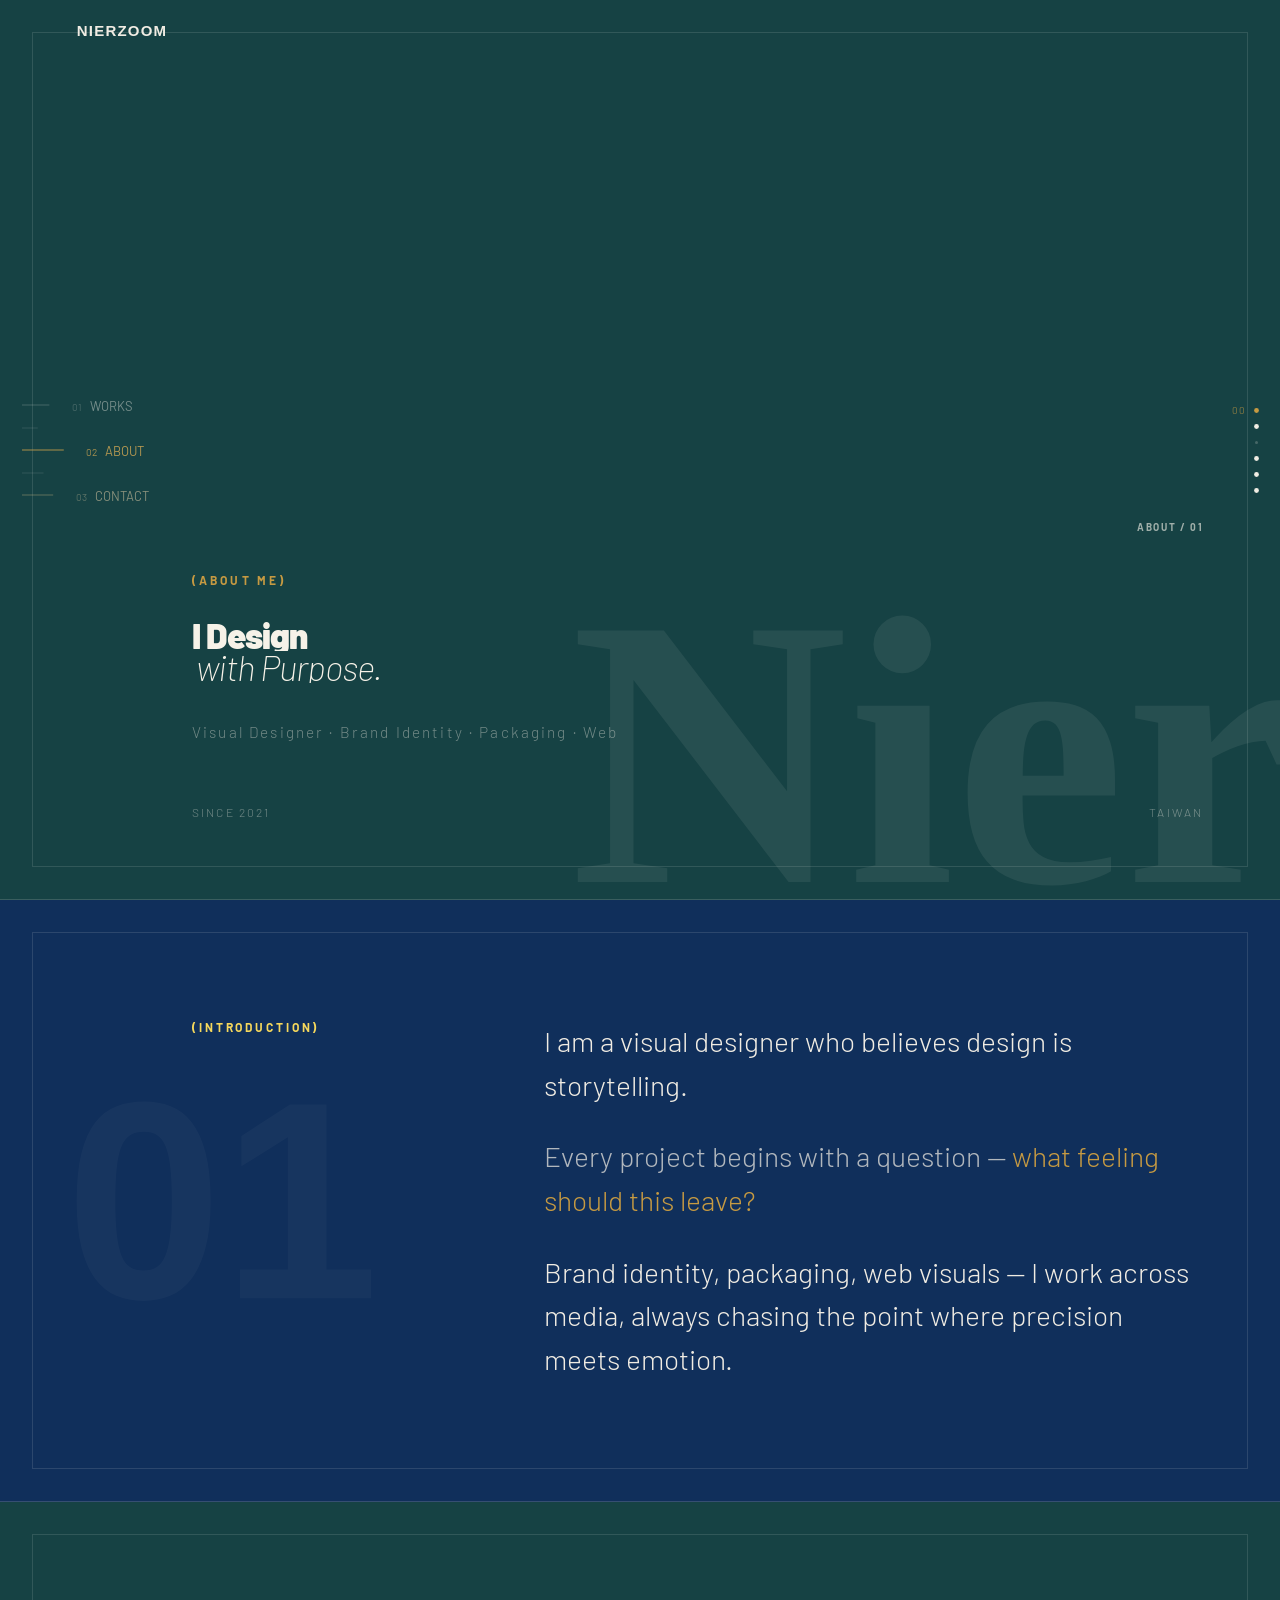
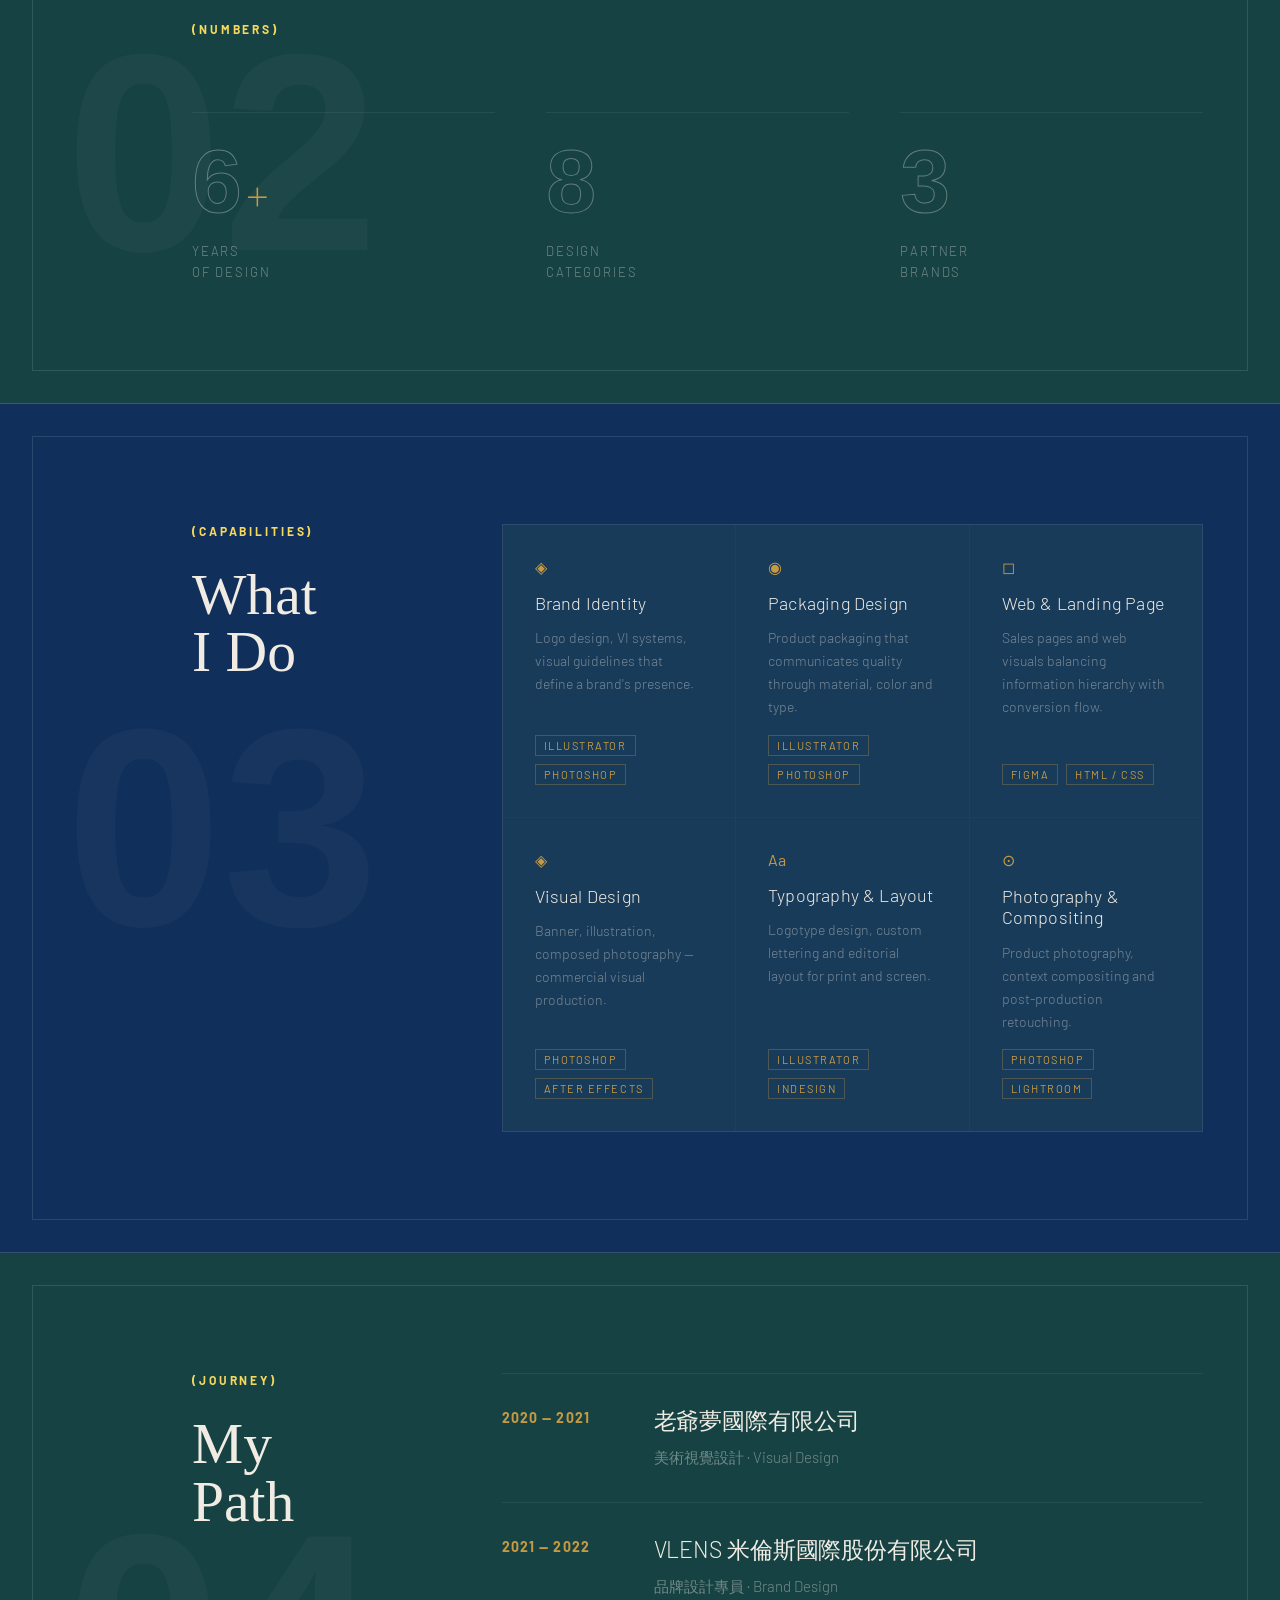
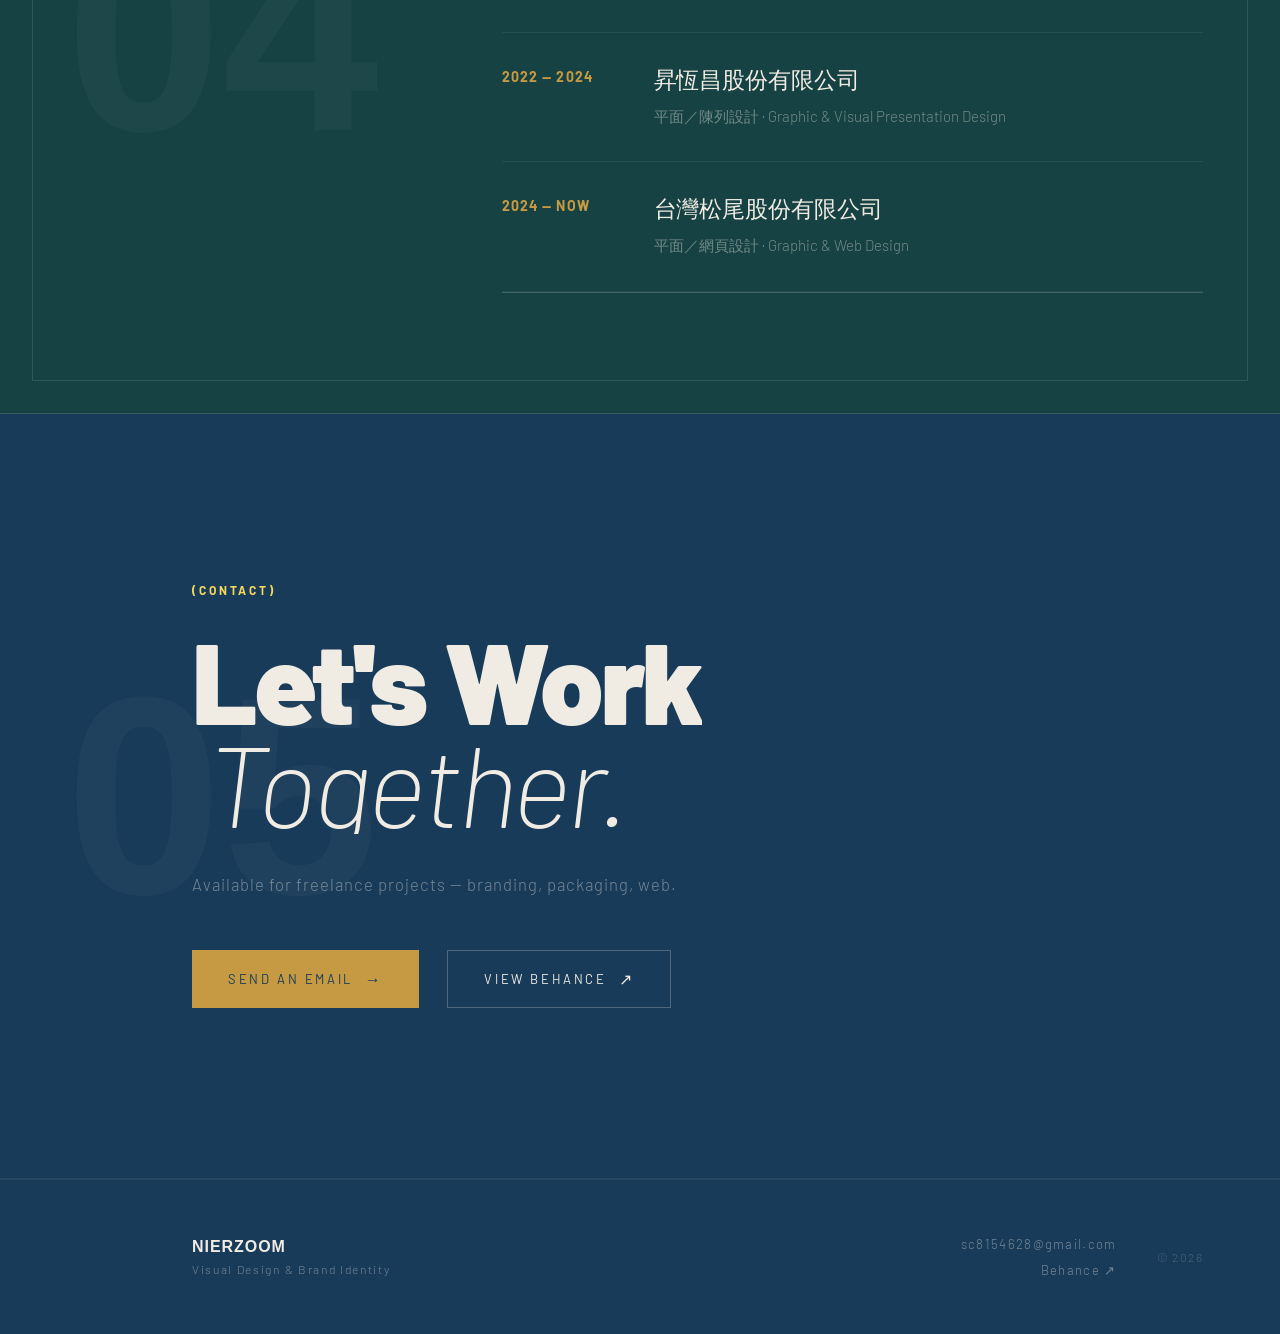
==== commit 70b56632: "Fix portfolio images and update site design" ====
--- a/about.html
+++ b/about.html
@@ -99,18 +99,10 @@
 
           <div class="v3a-stat">
             <div class="v3a-stat-num-wrap">
-              <span class="v3a-stat-num count-up" data-stat="years" data-target="5">0</span>
+              <span class="v3a-stat-num count-up" data-stat="years" data-target="6">0</span>
               <span class="v3a-stat-plus">+</span>
             </div>
             <span class="v3a-stat-label">Years<br>of Design</span>
-          </div>
-
-          <div class="v3a-stat">
-            <div class="v3a-stat-num-wrap">
-              <span class="v3a-stat-num count-up" data-stat="projects" data-target="17">0</span>
-              <span class="v3a-stat-plus">+</span>
-            </div>
-            <span class="v3a-stat-label">Projects<br>Archived</span>
           </div>
 
           <div class="v3a-stat">
@@ -126,7 +118,7 @@
               <span class="v3a-stat-num count-up" data-stat="web" data-target="3">0</span>
               <span class="v3a-stat-plus"></span>
             </div>
-            <span class="v3a-stat-label">Web<br>Projects</span>
+            <span class="v3a-stat-label">Partner<br>Brands</span>
           </div>
 
         </div>
--- a/styles.css
+++ b/styles.css
@@ -5,12 +5,12 @@
 *, *::before, *::after { box-sizing: border-box; margin: 0; padding: 0; }
 
 :root {
-  --bg:      #080808;
+  --bg:      #193b5a;
   --ink:     #f0ece3;
   --muted:   rgba(240, 236, 227, 0.42);
   --gold:    #c69a42;
   --line:    rgba(240, 236, 227, 0.07);
-  --surface: #0f0f0f;
+  --surface: #295274;
   --thin:    "Barlow", "Helvetica Neue", Arial, sans-serif;
   --sans:    "Arial Black", "Helvetica Neue", Arial, sans-serif;
   --pad-x:   clamp(28px, 6vw, 96px);
@@ -52,7 +52,7 @@
 }
 
 .v3-header.is-scrolled {
-  background: rgba(8, 8, 8, 0.86);
+  background: rgba(25, 59, 90, 0.9);
   backdrop-filter: blur(14px);
 }
 
@@ -477,6 +477,131 @@
   opacity: 0;
 }
 
+/* Reference-film treatment: a colour field, offset media and editorial labels. */
+.proj-section {
+  --project-field: #102f5b;
+  min-height: 100svh;
+  background: var(--project-field);
+  border-color: rgba(240, 236, 227, 0.16);
+  color: #f6f2e8;
+}
+
+.proj-section:nth-child(3n + 2) { --project-field: #164244; }
+.proj-section:nth-child(3n) { --project-field: #3a1b36; }
+
+.proj-project-code {
+  position: absolute;
+  top: 44px;
+  right: var(--pad-x);
+  z-index: 2;
+  color: rgba(246, 242, 232, 0.7);
+  font-size: 10px;
+  font-weight: 700;
+  letter-spacing: 0.16em;
+  text-transform: uppercase;
+}
+
+.proj-media {
+  flex: 1.25;
+  height: clamp(380px, 66vh, 690px);
+  display: block;
+}
+
+.proj-img-wrap {
+  position: absolute;
+  left: 10%;
+  top: 6%;
+  width: 64%;
+  height: 72%;
+  overflow: visible;
+  background: var(--surface);
+}
+
+.proj-img-wrap .proj-visual {
+  object-fit: cover;
+  overflow: hidden;
+  background: var(--surface);
+}
+
+.proj-color-block {
+  position: absolute;
+  top: 0;
+  right: 0;
+  width: 27%;
+  height: 36%;
+  padding: 16px;
+  clip-path: inset(0 0 100% 0);
+}
+
+.proj-year-block {
+  position: absolute;
+  bottom: 0;
+  left: 0;
+  width: 34%;
+  height: 16%;
+  background: rgba(246, 242, 232, 0.1);
+  border-color: rgba(246, 242, 232, 0.26);
+}
+
+.proj-section.is-reversed .proj-img-wrap { left: 26%; }
+.proj-section.is-reversed .proj-color-block { left: 0; right: auto; }
+.proj-section.is-reversed .proj-year-block { left: auto; right: 0; }
+
+.proj-frame {
+  position: absolute;
+  width: 18px;
+  height: 18px;
+  border-color: rgba(246, 242, 232, 0.9);
+  pointer-events: none;
+  z-index: 2;
+}
+
+.proj-frame--tl { top: -10px; left: -10px; border-top: 1px solid; border-left: 1px solid; }
+.proj-frame--tr { top: -10px; right: -10px; border-top: 1px solid; border-right: 1px solid; }
+.proj-frame--bl { bottom: -10px; left: -10px; border-bottom: 1px solid; border-left: 1px solid; }
+.proj-frame--br { right: -10px; bottom: -10px; border-right: 1px solid; border-bottom: 1px solid; }
+
+.proj-info {
+  flex: 0.75;
+  align-self: end;
+  padding-bottom: 6vh;
+}
+
+.proj-num-label,
+.proj-year-num { color: rgba(246, 242, 232, 0.72); }
+
+.proj-title {
+  max-width: 11ch;
+  color: #f6f2e8;
+  font-family: Georgia, "Times New Roman", serif;
+  font-size: clamp(32px, 4.2vw, 66px);
+  font-weight: 400;
+  line-height: 0.92;
+  letter-spacing: 0;
+}
+
+.proj-divider { background: #f6d85c; }
+.proj-meta { color: rgba(246, 242, 232, 0.74); }
+.proj-link { color: #f6d85c; }
+
+@media (max-width: 860px) {
+  .proj-project-code { top: 30px; right: var(--pad-x); }
+  .proj-media { height: clamp(300px, 72vw, 500px); }
+  .proj-img-wrap { left: 8%; width: 68%; }
+  .proj-section.is-reversed .proj-img-wrap { left: 24%; }
+  .proj-info { align-self: auto; padding-bottom: 0; }
+}
+
+@media (max-width: 540px) {
+  .proj-project-code { font-size: 9px; }
+  .proj-media { height: min(94vw, 430px); }
+  .proj-img-wrap,
+  .proj-section.is-reversed .proj-img-wrap { left: 8%; top: 9%; width: 84%; height: 77%; }
+  .proj-color-block { display: block; width: 22%; height: 24%; }
+  .proj-year-block { display: flex; width: 28%; height: 13%; }
+  .proj-title { max-width: 14ch; font-size: clamp(30px, 11vw, 48px); }
+}
+
 .proj-divider {
   width: 36px;
   height: 1px;
@@ -715,7 +840,7 @@
     left: 14px;
     transform: none;
     padding: 5px;
-    background: rgba(8, 8, 8, 0.9);
+    background: rgba(25, 59, 90, 0.94);
     border: 1px solid rgba(240, 236, 227, 0.12);
     backdrop-filter: blur(14px);
   }
@@ -771,7 +896,7 @@
     left: 18px;
     transform: none;
     padding: 5px;
-    background: rgba(8, 8, 8, 0.9);
+    background: rgba(25, 59, 90, 0.94);
     border: 1px solid rgba(240, 236, 227, 0.12);
     backdrop-filter: blur(14px);
   }
@@ -821,4 +946,16 @@
     grid-column: 1;
     grid-row: 1;
   }
-}
+
+  /* Keep the editorial collage visible on small screens. */
+  .proj-media { height: min(94vw, 430px); }
+  .proj-img-wrap,
+  .proj-section.is-reversed .proj-img-wrap {
+    left: 8%;
+    top: 9%;
+    width: 84%;
+    height: 77%;
+  }
+  .proj-color-block { display: block; width: 22%; height: 24%; }
+  .proj-year-block { display: flex; width: 28%; height: 13%; }
+}
--- a/about.css
+++ b/about.css
@@ -82,6 +82,24 @@
   overflow: hidden;
 }
 
+/* Reference-film treatment used only by the About Me content. */
+.about-page .v3a-hero,
+.about-page .v3a-section {
+  background: #164244;
+  border-color: rgba(246, 242, 232, 0.16);
+}
+
+.about-page .v3a-section:nth-of-type(2n) { background: #102f5b; }
+
+.about-page .v3a-hero::before,
+.about-page .v3a-section::before {
+  content: "";
+  position: absolute;
+  inset: 32px;
+  border: 1px solid rgba(246, 242, 232, 0.12);
+  pointer-events: none;
+}
+
 /* Huge background brand name — lighter than watermark nums */
 .v3a-hero-bg-text {
   position: absolute;
@@ -98,6 +116,35 @@
   z-index: 0;
 }
 
+.v3a-hero-bg-text {
+  font-family: Georgia, "Times New Roman", serif;
+  color: #f6f2e8;
+  opacity: 0.07;
+}
+
+.v3a-heading,
+.v3a-sec-heading {
+  font-family: Georgia, "Times New Roman", serif;
+  font-weight: 400;
+  letter-spacing: 0;
+}
+
+.v3a-heading { color: #f6f2e8; }
+.v3a-eyebrow,
+.v3a-sec-label { color: #f6d85c; }
+
+.v3a-hero-inner::after {
+  content: "About / 01";
+  position: absolute;
+  top: -52px;
+  right: 0;
+  color: rgba(246, 242, 232, 0.62);
+  font-size: 10px;
+  font-weight: 700;
+  letter-spacing: 0.16em;
+  text-transform: uppercase;
+}
+
 .v3a-hero-inner {
   position: relative;
   z-index: 1;
@@ -162,6 +209,34 @@
   align-items: flex-start;
 }
 
+.v3a-bio-grid {
+  display: grid;
+  grid-template-columns: minmax(150px, 0.55fr) minmax(0, 1.45fr);
+  gap: clamp(42px, 8vw, 140px);
+}
+
+.v3a-bio-line { color: #f6f2e8; }
+
+.v3a-stats-section .v3a-sec-inner { gap: 64px; }
+.v3a-stat { border-color: rgba(246, 242, 232, 0.26); }
+.v3a-stat-num { color: #f6d85c; }
+
+.v3a-skills-grid {
+  background: rgba(246, 242, 232, 0.2);
+  border-color: rgba(246, 242, 232, 0.2);
+}
+.v3a-skill-card { background: rgba(53, 94, 128, 0.42); }
+
+.v3a-timeline { border-bottom: 1px solid rgba(246, 242, 232, 0.18); }
+.v3a-tl-item { border-color: rgba(246, 242, 232, 0.2); }
+
+@media (max-width: 900px) {
+  .about-page .v3a-hero::before,
+  .about-page .v3a-section::before { inset: 18px; }
+  .v3a-bio-grid { display: flex; }
+  .v3a-hero-inner::after { top: -34px; }
+}
+
 .v3a-bio-text {
   flex: 1;
   display: flex;
@@ -198,7 +273,7 @@
 
 .v3a-stats-row {
   display: grid;
-  grid-template-columns: repeat(4, 1fr);
+  grid-template-columns: repeat(3, 1fr);
   gap: clamp(24px, 4vw, 60px);
   width: 100%;
 }
